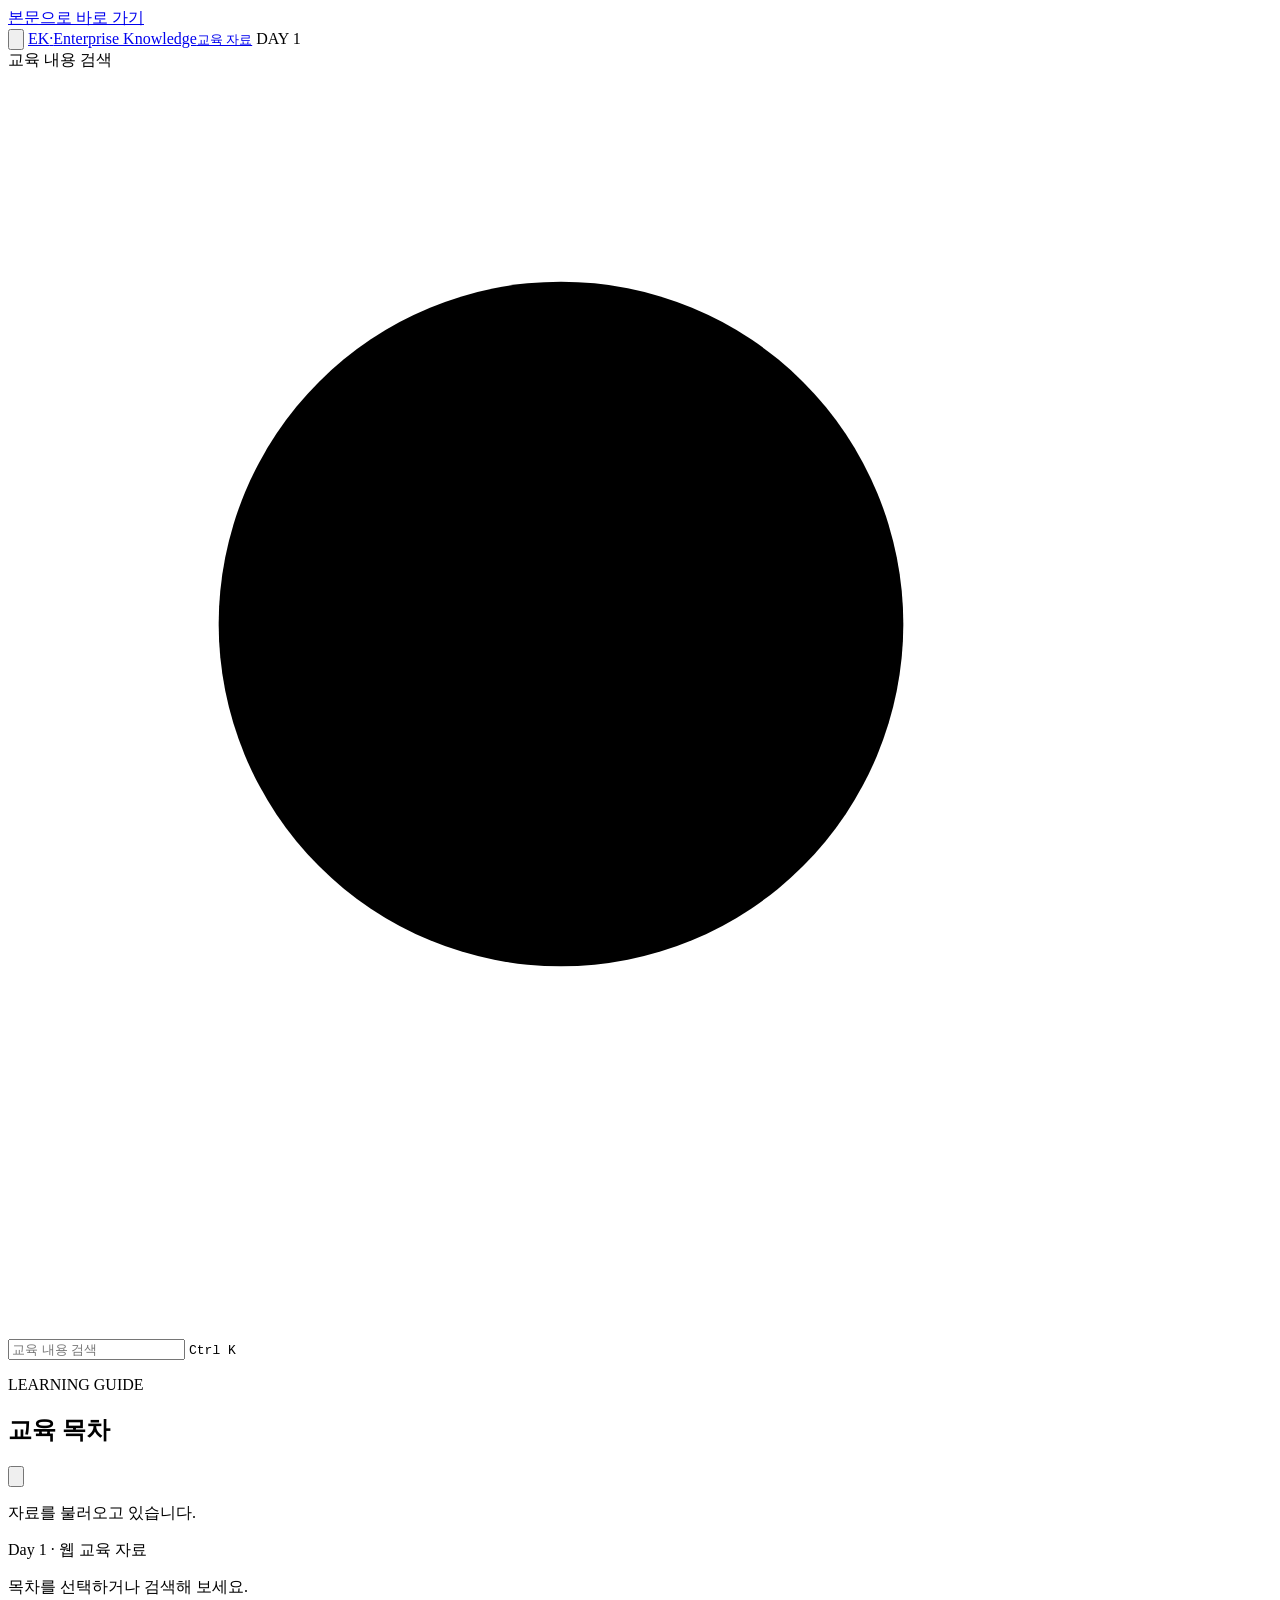
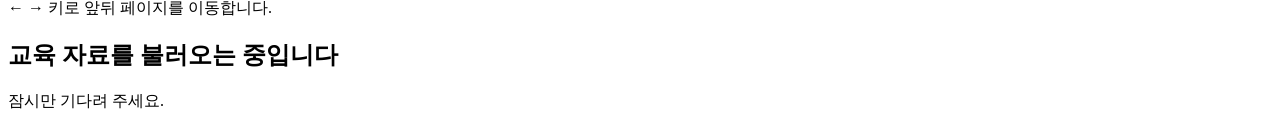
==== index.html @ 41155f11 "Publish Day 1 web reader and searchable course content" ====
<!doctype html>
<html lang="ko">
<head>
  <meta charset="utf-8">
  <meta name="viewport" content="width=device-width, initial-scale=1">
  <meta name="theme-color" content="#FE5A10">
  <meta name="description" content="Enterprise Knowledge Day 1 교육 자료. 목차와 검색으로 필요한 내용을 찾고, 원본 슬라이드와 텍스트를 함께 읽어보세요.">
  <title>Enterprise Knowledge · Day 1 교육 자료</title>
  <link rel="stylesheet" href="assets/site.css">
  <script src="assets/site.js" defer></script>
</head>
<body>
  <a class="skip-link" href="#main">본문으로 바로 가기</a>
  <header class="topbar">
    <button class="icon-button menu-toggle" id="menu-toggle" type="button" aria-controls="sidebar" aria-expanded="false" aria-label="교육 목차 열기">
      <svg viewBox="0 0 24 24" aria-hidden="true"><path d="M4 6h16M4 12h16M4 18h16"/></svg>
    </button>
    <a class="brand" href="./" aria-label="Enterprise Knowledge 교육 첫 페이지"><span class="brand-symbol" aria-hidden="true">EK<span>·</span></span><span class="brand-name">Enterprise Knowledge<small>교육 자료</small></span></a>
    <span class="day-pill">DAY 1</span>
    <form class="search" role="search" id="search-form">
      <label class="sr-only" for="search-input">교육 내용 검색</label>
      <svg viewBox="0 0 24 24" aria-hidden="true"><circle cx="10.5" cy="10.5" r="6.5"/><path d="m16 16 4.5 4.5"/></svg>
      <input id="search-input" type="search" placeholder="교육 내용 검색" autocomplete="off" spellcheck="false" aria-controls="course-nav" aria-describedby="search-status">
      <button id="search-results-button" class="search-results-button" type="button" hidden>결과 보기</button>
      <kbd aria-hidden="true">Ctrl K</kbd>
    </form>
  </header>

  <div class="app-layout">
    <button class="nav-backdrop" id="nav-backdrop" type="button" tabindex="-1" aria-label="목차 닫기" hidden></button>
    <aside class="sidebar" id="sidebar" aria-label="교육 목차">
      <div class="sidebar-heading"><div><p class="eyebrow">LEARNING GUIDE</p><h2>교육 목차</h2></div><button class="icon-button mobile-close" id="menu-close" type="button" aria-label="교육 목차 닫기"><svg viewBox="0 0 24 24" aria-hidden="true"><path d="m6 6 12 12M18 6 6 18"/></svg></button></div>
      <p class="search-status" id="search-status" role="status" aria-live="polite">자료를 불러오고 있습니다.</p>
      <nav id="course-nav" aria-label="모듈별 슬라이드"></nav>
      <div class="sidebar-footer"><span class="status-dot" aria-hidden="true"></span><span id="document-version">Day 1 · 웹 교육 자료</span><p>목차를 선택하거나 검색해 보세요.<br>← → 키로 앞뒤 페이지를 이동합니다.</p></div>
    </aside>

    <main id="main" tabindex="-1">
      <section class="loading-panel" id="loading-panel" aria-live="polite"><span class="loading-spinner" aria-hidden="true"></span><h1>교육 자료를 불러오는 중입니다</h1><p>잠시만 기다려 주세요.</p></section>
      <section class="error-panel" id="error-panel" hidden><p class="eyebrow">자료를 열 수 없습니다</p><h1>교육 자료를 다시 불러와 주세요</h1><p id="error-message"></p><button class="button primary" id="retry-button" type="button">다시 불러오기</button></section>
      <article id="reader" hidden>
        <div class="reader-heading">
          <div class="breadcrumb"><span>Day 1</span><span aria-hidden="true">/</span><span id="module-label"></span></div>
          <div class="title-row"><h1 id="slide-title"></h1><span class="source-page" id="source-page"></span></div>
          <div class="reader-meta"><p id="position-label"></p><p id="shortcuts-hint">슬라이드 아래에서 텍스트로도 읽을 수 있습니다.</p></div>
        </div>

        <section class="slide-card" aria-label="교재 슬라이드">
          <div class="slide-toolbar"><span><span class="tiny-square" aria-hidden="true"></span>교재 슬라이드</span><div><button class="text-button" id="copy-link" type="button"><svg viewBox="0 0 24 24" aria-hidden="true"><path d="m10 13 4-4M8 15l-2 2a4 4 0 0 1-6-6l4-4M16 9l2-2a4 4 0 0 1 6 6l-4 4" transform="translate(1 0) scale(.9)"/></svg><span>링크 복사</span></button><button class="text-button" id="expand-slide" type="button"><svg viewBox="0 0 24 24" aria-hidden="true"><path d="M8 3H3v5M16 3h5v5M3 16v5h5M21 16v5h-5"/></svg><span>크게 보기</span></button></div></div>
          <div class="slide-image-wrap"><img id="slide-image" alt="" width="1600" height="900" decoding="async"><p id="image-error" class="image-error" hidden>슬라이드 이미지를 불러오지 못했습니다. 아래의 텍스트 내용을 확인하거나 페이지를 새로고침해 주세요.</p></div>
          <p class="public-mask-note" id="public-mask-note" hidden>공개용으로 일부 정보가 가려져 있습니다.</p>
        </section>

        <div class="page-navigation" aria-label="슬라이드 이동"><button class="button" id="previous-slide" type="button"><span aria-hidden="true">←</span><span>이전</span></button><span class="page-navigation-count" id="navigation-count"></span><button class="button" id="next-slide" type="button"><span>다음</span><span aria-hidden="true">→</span></button></div>

        <details class="transcript" id="transcript"><summary><span><svg viewBox="0 0 24 24" aria-hidden="true"><path d="M5 5h14M5 10h14M5 15h14M5 20h9"/></svg>텍스트로 읽기</span><span class="details-label">펼치기</span></summary><div class="transcript-inner"><p class="transcript-note">슬라이드의 텍스트와 표입니다. 화면 배치와 실습 화면은 위의 슬라이드를 함께 참고해 주세요.</p><div id="slide-text"></div><div id="slide-tables"></div><div id="slide-links"></div></div></details>

        <footer class="reader-footer"><span>Enterprise Knowledge · Day 1</span><span id="document-updated"></span></footer>
      </article>
    </main>
  </div>

  <dialog class="image-dialog" id="image-dialog" aria-labelledby="dialog-title"><div class="dialog-toolbar"><h2 id="dialog-title">슬라이드 크게 보기</h2><button class="button" id="close-dialog" type="button">닫기 <span aria-hidden="true">×</span></button></div><div class="dialog-image-wrap"><img id="dialog-image" alt=""></div><p>작은 화면에서는 이미지를 가로로 이동해 읽을 수 있습니다. Esc 키로 닫을 수 있습니다.</p></dialog>
  <div class="toast" id="toast" role="status" aria-live="polite" hidden></div>
  <noscript><div class="noscript-message">이 교육 자료는 목차와 검색 기능에 JavaScript를 사용합니다. 브라우저 설정에서 JavaScript를 허용한 후 다시 열어 주세요.</div></noscript>
</body>
</html>
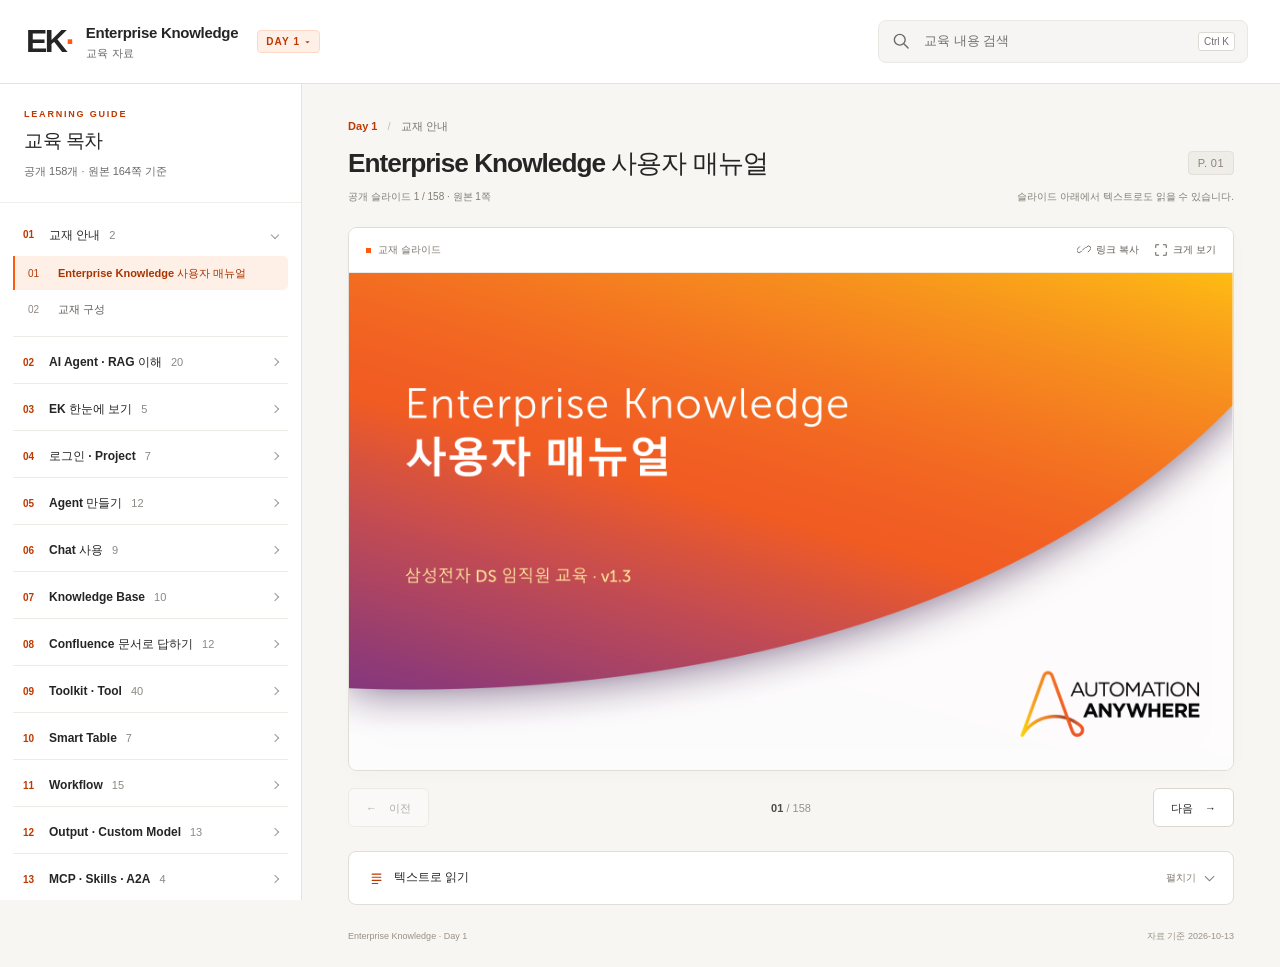
==== commit 32589109: "Publish independent Day 2 practice and use-case readers" ====
--- a/index.html
+++ b/index.html
@@ -1,67 +1,67 @@
-<!doctype html>
-<html lang="ko">
-<head>
-  <meta charset="utf-8">
-  <meta name="viewport" content="width=device-width, initial-scale=1">
-  <meta name="theme-color" content="#FE5A10">
-  <meta name="description" content="Enterprise Knowledge Day 1 교육 자료. 목차와 검색으로 필요한 내용을 찾고, 원본 슬라이드와 텍스트를 함께 읽어보세요.">
-  <title>Enterprise Knowledge · Day 1 교육 자료</title>
-  <link rel="stylesheet" href="assets/site.css">
-  <script src="assets/site.js" defer></script>
-</head>
-<body>
-  <a class="skip-link" href="#main">본문으로 바로 가기</a>
-  <header class="topbar">
-    <button class="icon-button menu-toggle" id="menu-toggle" type="button" aria-controls="sidebar" aria-expanded="false" aria-label="교육 목차 열기">
-      <svg viewBox="0 0 24 24" aria-hidden="true"><path d="M4 6h16M4 12h16M4 18h16"/></svg>
-    </button>
-    <a class="brand" href="./" aria-label="Enterprise Knowledge 교육 첫 페이지"><span class="brand-symbol" aria-hidden="true">EK<span>·</span></span><span class="brand-name">Enterprise Knowledge<small>교육 자료</small></span></a>
-    <span class="day-pill">DAY 1</span>
-    <form class="search" role="search" id="search-form">
-      <label class="sr-only" for="search-input">교육 내용 검색</label>
-      <svg viewBox="0 0 24 24" aria-hidden="true"><circle cx="10.5" cy="10.5" r="6.5"/><path d="m16 16 4.5 4.5"/></svg>
-      <input id="search-input" type="search" placeholder="교육 내용 검색" autocomplete="off" spellcheck="false" aria-controls="course-nav" aria-describedby="search-status">
-      <button id="search-results-button" class="search-results-button" type="button" hidden>결과 보기</button>
-      <kbd aria-hidden="true">Ctrl K</kbd>
-    </form>
-  </header>
-
-  <div class="app-layout">
-    <button class="nav-backdrop" id="nav-backdrop" type="button" tabindex="-1" aria-label="목차 닫기" hidden></button>
-    <aside class="sidebar" id="sidebar" aria-label="교육 목차">
-      <div class="sidebar-heading"><div><p class="eyebrow">LEARNING GUIDE</p><h2>교육 목차</h2></div><button class="icon-button mobile-close" id="menu-close" type="button" aria-label="교육 목차 닫기"><svg viewBox="0 0 24 24" aria-hidden="true"><path d="m6 6 12 12M18 6 6 18"/></svg></button></div>
-      <p class="search-status" id="search-status" role="status" aria-live="polite">자료를 불러오고 있습니다.</p>
-      <nav id="course-nav" aria-label="모듈별 슬라이드"></nav>
-      <div class="sidebar-footer"><span class="status-dot" aria-hidden="true"></span><span id="document-version">Day 1 · 웹 교육 자료</span><p>목차를 선택하거나 검색해 보세요.<br>← → 키로 앞뒤 페이지를 이동합니다.</p></div>
-    </aside>
-
-    <main id="main" tabindex="-1">
-      <section class="loading-panel" id="loading-panel" aria-live="polite"><span class="loading-spinner" aria-hidden="true"></span><h1>교육 자료를 불러오는 중입니다</h1><p>잠시만 기다려 주세요.</p></section>
-      <section class="error-panel" id="error-panel" hidden><p class="eyebrow">자료를 열 수 없습니다</p><h1>교육 자료를 다시 불러와 주세요</h1><p id="error-message"></p><button class="button primary" id="retry-button" type="button">다시 불러오기</button></section>
-      <article id="reader" hidden>
-        <div class="reader-heading">
-          <div class="breadcrumb"><span>Day 1</span><span aria-hidden="true">/</span><span id="module-label"></span></div>
-          <div class="title-row"><h1 id="slide-title"></h1><span class="source-page" id="source-page"></span></div>
-          <div class="reader-meta"><p id="position-label"></p><p id="shortcuts-hint">슬라이드 아래에서 텍스트로도 읽을 수 있습니다.</p></div>
-        </div>
-
-        <section class="slide-card" aria-label="교재 슬라이드">
-          <div class="slide-toolbar"><span><span class="tiny-square" aria-hidden="true"></span>교재 슬라이드</span><div><button class="text-button" id="copy-link" type="button"><svg viewBox="0 0 24 24" aria-hidden="true"><path d="m10 13 4-4M8 15l-2 2a4 4 0 0 1-6-6l4-4M16 9l2-2a4 4 0 0 1 6 6l-4 4" transform="translate(1 0) scale(.9)"/></svg><span>링크 복사</span></button><button class="text-button" id="expand-slide" type="button"><svg viewBox="0 0 24 24" aria-hidden="true"><path d="M8 3H3v5M16 3h5v5M3 16v5h5M21 16v5h-5"/></svg><span>크게 보기</span></button></div></div>
-          <div class="slide-image-wrap"><img id="slide-image" alt="" width="1600" height="900" decoding="async"><p id="image-error" class="image-error" hidden>슬라이드 이미지를 불러오지 못했습니다. 아래의 텍스트 내용을 확인하거나 페이지를 새로고침해 주세요.</p></div>
-          <p class="public-mask-note" id="public-mask-note" hidden>공개용으로 일부 정보가 가려져 있습니다.</p>
-        </section>
-
-        <div class="page-navigation" aria-label="슬라이드 이동"><button class="button" id="previous-slide" type="button"><span aria-hidden="true">←</span><span>이전</span></button><span class="page-navigation-count" id="navigation-count"></span><button class="button" id="next-slide" type="button"><span>다음</span><span aria-hidden="true">→</span></button></div>
-
-        <details class="transcript" id="transcript"><summary><span><svg viewBox="0 0 24 24" aria-hidden="true"><path d="M5 5h14M5 10h14M5 15h14M5 20h9"/></svg>텍스트로 읽기</span><span class="details-label">펼치기</span></summary><div class="transcript-inner"><p class="transcript-note">슬라이드의 텍스트와 표입니다. 화면 배치와 실습 화면은 위의 슬라이드를 함께 참고해 주세요.</p><div id="slide-text"></div><div id="slide-tables"></div><div id="slide-links"></div></div></details>
-
-        <footer class="reader-footer"><span>Enterprise Knowledge · Day 1</span><span id="document-updated"></span></footer>
-      </article>
-    </main>
-  </div>
-
-  <dialog class="image-dialog" id="image-dialog" aria-labelledby="dialog-title"><div class="dialog-toolbar"><h2 id="dialog-title">슬라이드 크게 보기</h2><button class="button" id="close-dialog" type="button">닫기 <span aria-hidden="true">×</span></button></div><div class="dialog-image-wrap"><img id="dialog-image" alt=""></div><p>작은 화면에서는 이미지를 가로로 이동해 읽을 수 있습니다. Esc 키로 닫을 수 있습니다.</p></dialog>
-  <div class="toast" id="toast" role="status" aria-live="polite" hidden></div>
-  <noscript><div class="noscript-message">이 교육 자료는 목차와 검색 기능에 JavaScript를 사용합니다. 브라우저 설정에서 JavaScript를 허용한 후 다시 열어 주세요.</div></noscript>
-</body>
-</html>
+<!doctype html>
+<html lang="ko">
+<head>
+  <meta charset="utf-8">
+  <meta name="viewport" content="width=device-width, initial-scale=1">
+  <meta name="theme-color" content="#FE5A10">
+  <meta name="description" content="Enterprise Knowledge Day 1 교육 자료. 목차와 검색으로 필요한 내용을 찾고, 원본 슬라이드와 텍스트를 함께 읽어보세요.">
+  <title>Enterprise Knowledge · Day 1 교육 자료</title>
+  <link rel="stylesheet" href="assets/site.css">
+  <script src="assets/site.js" defer></script>
+</head>
+<body>
+  <a class="skip-link" href="#main">본문으로 바로 가기</a>
+  <header class="topbar">
+    <button class="icon-button menu-toggle" id="menu-toggle" type="button" aria-controls="sidebar" aria-expanded="false" aria-label="교육 목차 열기">
+      <svg viewBox="0 0 24 24" aria-hidden="true"><path d="M4 6h16M4 12h16M4 18h16"/></svg>
+    </button>
+    <a class="brand" href="./" aria-label="Enterprise Knowledge 교육 첫 페이지"><span class="brand-symbol" aria-hidden="true">EK<span>·</span></span><span class="brand-name">Enterprise Knowledge<small>교육 자료</small></span></a>
+    <details class="day-switch"><summary class="day-pill" aria-label="교육일 선택, 현재 Day 1">DAY 1 <span aria-hidden="true">▾</span></summary><nav aria-label="교육일 선택"><a href="./" aria-current="page">Day 1 · 사용자 매뉴얼</a><a href="day2/">Day 2 · 별첨 교재</a></nav></details>
+    <form class="search" role="search" id="search-form">
+      <label class="sr-only" for="search-input">교육 내용 검색</label>
+      <svg viewBox="0 0 24 24" aria-hidden="true"><circle cx="10.5" cy="10.5" r="6.5"/><path d="m16 16 4.5 4.5"/></svg>
+      <input id="search-input" type="search" placeholder="교육 내용 검색" autocomplete="off" spellcheck="false" aria-controls="course-nav" aria-describedby="search-status">
+      <button id="search-results-button" class="search-results-button" type="button" hidden>결과 보기</button>
+      <kbd aria-hidden="true">Ctrl K</kbd>
+    </form>
+  </header>
+
+  <div class="app-layout">
+    <button class="nav-backdrop" id="nav-backdrop" type="button" tabindex="-1" aria-label="목차 닫기" hidden></button>
+    <aside class="sidebar" id="sidebar" aria-label="교육 목차">
+      <div class="sidebar-heading"><div><p class="eyebrow">LEARNING GUIDE</p><h2>교육 목차</h2></div><button class="icon-button mobile-close" id="menu-close" type="button" aria-label="교육 목차 닫기"><svg viewBox="0 0 24 24" aria-hidden="true"><path d="m6 6 12 12M18 6 6 18"/></svg></button></div>
+      <p class="search-status" id="search-status" role="status" aria-live="polite">자료를 불러오고 있습니다.</p>
+      <nav id="course-nav" aria-label="모듈별 슬라이드"></nav>
+      <div class="sidebar-footer"><span class="status-dot" aria-hidden="true"></span><span id="document-version">Day 1 · 웹 교육 자료</span><p>목차를 선택하거나 검색해 보세요.<br>← → 키로 앞뒤 페이지를 이동합니다.</p></div>
+    </aside>
+
+    <main id="main" tabindex="-1">
+      <section class="loading-panel" id="loading-panel" aria-live="polite"><span class="loading-spinner" aria-hidden="true"></span><h1>교육 자료를 불러오는 중입니다</h1><p>잠시만 기다려 주세요.</p></section>
+      <section class="error-panel" id="error-panel" hidden><p class="eyebrow">자료를 열 수 없습니다</p><h1>교육 자료를 다시 불러와 주세요</h1><p id="error-message"></p><button class="button primary" id="retry-button" type="button">다시 불러오기</button></section>
+      <article id="reader" hidden>
+        <div class="reader-heading">
+          <div class="breadcrumb"><span>Day 1</span><span aria-hidden="true">/</span><span id="module-label"></span></div>
+          <div class="title-row"><h1 id="slide-title"></h1><span class="source-page" id="source-page"></span></div>
+          <div class="reader-meta"><p id="position-label"></p><p id="shortcuts-hint">슬라이드 아래에서 텍스트로도 읽을 수 있습니다.</p></div>
+        </div>
+
+        <section class="slide-card" aria-label="교재 슬라이드">
+          <div class="slide-toolbar"><span><span class="tiny-square" aria-hidden="true"></span>교재 슬라이드</span><div><button class="text-button" id="copy-link" type="button"><svg viewBox="0 0 24 24" aria-hidden="true"><path d="m10 13 4-4M8 15l-2 2a4 4 0 0 1-6-6l4-4M16 9l2-2a4 4 0 0 1 6 6l-4 4" transform="translate(1 0) scale(.9)"/></svg><span>링크 복사</span></button><button class="text-button" id="expand-slide" type="button"><svg viewBox="0 0 24 24" aria-hidden="true"><path d="M8 3H3v5M16 3h5v5M3 16v5h5M21 16v5h-5"/></svg><span>크게 보기</span></button></div></div>
+          <div class="slide-image-wrap"><img id="slide-image" alt="" width="1600" height="900" decoding="async"><p id="image-error" class="image-error" hidden>슬라이드 이미지를 불러오지 못했습니다. 아래의 텍스트 내용을 확인하거나 페이지를 새로고침해 주세요.</p></div>
+          <p class="public-mask-note" id="public-mask-note" hidden>공개용으로 일부 정보가 가려져 있습니다.</p>
+        </section>
+
+        <div class="page-navigation" aria-label="슬라이드 이동"><button class="button" id="previous-slide" type="button"><span aria-hidden="true">←</span><span>이전</span></button><span class="page-navigation-count" id="navigation-count"></span><button class="button" id="next-slide" type="button"><span>다음</span><span aria-hidden="true">→</span></button></div>
+
+        <details class="transcript" id="transcript"><summary><span><svg viewBox="0 0 24 24" aria-hidden="true"><path d="M5 5h14M5 10h14M5 15h14M5 20h9"/></svg>텍스트로 읽기</span><span class="details-label">펼치기</span></summary><div class="transcript-inner"><p class="transcript-note">슬라이드의 텍스트와 표입니다. 화면 배치와 실습 화면은 위의 슬라이드를 함께 참고해 주세요.</p><div id="slide-text"></div><div id="slide-tables"></div><div id="slide-links"></div></div></details>
+
+        <footer class="reader-footer"><span>Enterprise Knowledge · Day 1</span><span id="document-updated"></span></footer>
+      </article>
+    </main>
+  </div>
+
+  <dialog class="image-dialog" id="image-dialog" aria-labelledby="dialog-title"><div class="dialog-toolbar"><h2 id="dialog-title">슬라이드 크게 보기</h2><button class="button" id="close-dialog" type="button">닫기 <span aria-hidden="true">×</span></button></div><div class="dialog-image-wrap"><img id="dialog-image" alt=""></div><p>작은 화면에서는 이미지를 가로로 이동해 읽을 수 있습니다. Esc 키로 닫을 수 있습니다.</p></dialog>
+  <div class="toast" id="toast" role="status" aria-live="polite" hidden></div>
+  <noscript><div class="noscript-message">이 교육 자료는 목차와 검색 기능에 JavaScript를 사용합니다. 브라우저 설정에서 JavaScript를 허용한 후 다시 열어 주세요.</div></noscript>
+</body>
+</html>
--- a/assets/site.css
+++ b/assets/site.css
@@ -0,0 +1,15 @@
+:root{--orange:#fe5a10;--orange-dark:#bd3900;--orange-soft:#fff0e7;--ink:#252525;--muted:#696969;--border:#e6e3de;--surface:#fff;--canvas:#f7f6f3;--sidebar-width:302px;--topbar-height:84px;font-family:"Malgun Gothic","Apple SD Gothic Neo","Noto Sans KR",Arial,sans-serif;color:var(--ink);font-synthesis:none}
+*{box-sizing:border-box}body{margin:0;background:var(--canvas);line-height:1.6}button,input{font:inherit}button,a,input,summary{touch-action:manipulation}button{cursor:pointer}button:disabled{cursor:default;opacity:.35}a{color:inherit;text-decoration:none}button:focus-visible,a:focus-visible,input:focus-visible,summary:focus-visible,[tabindex]:focus-visible{outline:3px solid var(--orange);outline-offset:4px}button{color:inherit}svg{width:20px;height:20px;fill:none;stroke:currentColor;stroke-width:1.65;stroke-linecap:round;stroke-linejoin:round;flex-shrink:0}button svg{pointer-events:none}[hidden]{display:none!important}.sr-only{position:absolute;width:1px;height:1px;padding:0;margin:-1px;overflow:hidden;clip:rect(0,0,0,0);white-space:nowrap;border:0}.skip-link{position:fixed;top:-70px;left:20px;background:var(--ink);color:#fff;padding:10px 18px;z-index:100}.skip-link:focus{top:12px}.topbar{position:sticky;top:0;height:var(--topbar-height);padding:0 32px 0 26px;background:#fff;display:flex;align-items:center;gap:19px;border-bottom:1px solid var(--border);z-index:30}.brand{display:flex;align-items:center;gap:14px;flex-shrink:0}.brand-symbol{font-family:Arial,sans-serif;font-size:32px;font-weight:800;letter-spacing:-2.5px;line-height:1}.brand-symbol span{color:var(--orange)}.brand-name{font-size:15px;font-weight:700;line-height:1.3;letter-spacing:-.3px}.brand-name small{display:block;color:var(--muted);font-size:11px;font-weight:400;margin-top:3px;letter-spacing:.4px}.day-pill{font:700 10px Arial,sans-serif;letter-spacing:1.1px;color:var(--orange-dark);background:var(--orange-soft);border:1px solid #ffd8c5;padding:5px 8px;border-radius:4px}.search{position:relative;display:flex;align-items:center;gap:11px;margin-left:auto;width:min(370px,40vw);background:#f6f5f3;border:1px solid #ebe8e3;border-radius:8px;padding:9px 12px;color:var(--muted)}.search:focus-within{border-color:var(--orange);box-shadow:0 0 0 2px #fe5a1010}.search input{width:100%;min-width:0;border:0;background:transparent;outline:none!important;font-size:13px;line-height:1.6;color:var(--ink)}.search input::placeholder{color:#74716d}.search kbd{white-space:nowrap;font:10px Arial,sans-serif;background:white;border:1px solid #ddd9d3;border-radius:3px;padding:3px 5px;color:#74716d}.icon-button{display:inline-flex;align-items:center;justify-content:center;width:36px;height:36px;padding:7px;border:1px solid var(--border);background:white;border-radius:6px}.menu-toggle,.mobile-close{display:none}.app-layout{display:grid;grid-template-columns:var(--sidebar-width) minmax(0,1fr);min-height:calc(100vh - var(--topbar-height))}.sidebar{position:sticky;top:var(--topbar-height);height:calc(100dvh - var(--topbar-height));align-self:start;background:white;border-right:1px solid var(--border);display:flex;flex-direction:column;overflow:auto;overscroll-behavior:contain;scrollbar-width:thin;scrollbar-color:#d2cdc5 transparent}.sidebar-heading{padding:25px 24px 7px;display:flex;align-items:center;justify-content:space-between}.eyebrow{font:700 9px Arial,sans-serif;letter-spacing:1.8px;color:var(--orange-dark);margin:0 0 7px}.sidebar h2{font-size:19px;letter-spacing:-.5px;margin:0}.search-status{margin:0;padding:0 24px 21px;color:var(--muted);font-size:11px;border-bottom:1px solid #f0eeea}#course-nav{padding:11px 13px 20px}.module-group{border-bottom:1px solid #eeeae5;margin-bottom:4px}.module-group:last-child{border-bottom:0}.module-group>summary{list-style:none;display:flex;gap:9px;align-items:center;padding:12px 10px;font-size:12px;font-weight:700;cursor:pointer;line-height:1.5}.module-group>summary::-webkit-details-marker{display:none}.module-group>summary::after{content:"";width:5px;height:5px;flex-shrink:0;border-right:1.4px solid #999;border-bottom:1.4px solid #999;transform:rotate(-45deg);margin-left:auto}.module-group[open]>summary::after{transform:rotate(45deg)}.module-number{font:700 10px Arial,sans-serif;color:var(--orange-dark);min-width:17px}.module-count{font:11px Arial,sans-serif;color:#8b8882;margin-left:0}.module-links{list-style:none;margin:0 0 10px;padding:0}.nav-link{display:flex;gap:9px;align-items:baseline;padding:8px 10px 8px 13px;line-height:1.65;font-size:11px;color:#5f5c58;border-left:2px solid transparent;border-radius:0 5px 5px 0;margin-bottom:2px}.nav-link:hover{background:#f8f6f2;color:var(--ink)}.nav-link[aria-current="page"]{border-left-color:var(--orange);color:#a93400;background:var(--orange-soft);font-weight:700}.nav-page{font:10px Arial,sans-serif;flex:0 0 21px;color:#91877f}.nav-link[aria-current="page"] .nav-page{color:#b23c09}.nav-title{word-break:keep-all;overflow-wrap:anywhere}.nav-excerpt{display:block;font-size:10px;font-weight:400;color:#777;line-height:1.7;margin-top:3px}.nav-link mark,.transcript mark{background:#ffe0ab;color:inherit;border-radius:2px}.no-results{font-size:12px;color:var(--muted);padding:15px 10px;line-height:1.8}.sidebar-footer{margin-top:auto;padding:21px 24px;background:#fbfaf8;border-top:1px solid var(--border);font-size:10px;color:#77716c}.sidebar-footer>span{vertical-align:middle}.status-dot{display:inline-block;width:5px;height:5px;border-radius:50%;background:var(--orange);margin-right:6px}.sidebar-footer p{font-size:10px;line-height:1.9;margin:8px 0 0;color:#8a837b}main{padding:34px clamp(20px,3.6vw,68px) 16px;min-width:0}#reader{max-width:1340px;margin:auto}.reader-heading{margin-bottom:22px}.breadcrumb{display:flex;align-items:center;gap:10px;color:#77716c;font-size:11px}.breadcrumb>span:first-child{color:var(--orange-dark);font-weight:700}.breadcrumb>span:nth-child(2){color:#c5bdb3}.title-row{display:flex;align-items:center;justify-content:space-between;gap:20px;margin:9px 0 8px}h1{font-size:clamp(23px,2.05vw,34px);line-height:1.4;letter-spacing:-1px;word-break:keep-all;overflow-wrap:anywhere;margin:0;font-weight:700}.source-page{flex-shrink:0;font:11px Arial,sans-serif;letter-spacing:.4px;color:#8b837a;background:#efede8;border:1px solid #e3dfd9;border-radius:4px;padding:5px 9px}.reader-meta{display:flex;align-items:center;justify-content:space-between;gap:15px;font-size:10px;color:#847c73}.reader-meta p{margin:0}.slide-card{background:white;border:1px solid #e1dcd4;border-radius:9px;overflow:hidden;box-shadow:0 5px 20px #33220805}.slide-toolbar{height:45px;display:flex;align-items:center;justify-content:space-between;padding:0 17px;border-bottom:1px solid #eeeae5;background:#fff}.slide-toolbar>span{font-size:10px;color:#7c756d;display:flex;align-items:center;gap:7px}.tiny-square{width:5px;height:5px;background:var(--orange);display:inline-block}.slide-toolbar>div{display:flex;align-items:center;gap:15px}.text-button{display:inline-flex;align-items:center;gap:5px;border:0;background:transparent;padding:7px 0;font-size:10px;color:#625c55}.text-button:hover{color:var(--orange-dark)}.text-button svg{width:14px;height:14px}.slide-image-wrap{position:relative;background:#fff;min-height:120px;display:flex;align-items:center;justify-content:center;aspect-ratio:16/9}.slide-image-wrap img{display:block;width:100%;height:auto;object-fit:contain;cursor:zoom-in}.image-error{padding:30px;font-size:14px;text-align:center;color:var(--muted)}.page-navigation{display:flex;align-items:center;justify-content:space-between;gap:15px;margin:17px 0 24px}.button{display:inline-flex;align-items:center;justify-content:center;gap:12px;background:#fff;border:1px solid #ddd7ce;border-radius:6px;padding:9px 17px;font-size:11px;font-weight:700;min-height:39px;line-height:1.5}.button:not(:disabled):hover{background:var(--orange-soft);border-color:#f4c3a8;color:var(--orange-dark)}.button.primary{background:var(--orange);color:white;border-color:var(--orange)}.page-navigation-count{font:11px Arial,sans-serif;color:#999087}.page-navigation-count strong{color:#514c46;font-weight:700}.transcript{border:1px solid #e2ddd5;border-radius:8px;background:#fff;overflow:hidden}.transcript>summary{list-style:none;cursor:pointer;display:flex;align-items:center;justify-content:space-between;padding:16px 20px;font-size:12px;font-weight:700}.transcript>summary::-webkit-details-marker{display:none}.transcript>summary>span:first-child{display:flex;align-items:center;gap:10px}.transcript>summary svg{width:15px;height:15px;color:var(--orange-dark)}.details-label{display:flex;align-items:center;gap:10px;font-size:10px;color:#827a71;font-weight:400}.details-label::after{content:"";width:6px;height:6px;border-right:1.5px solid currentColor;border-bottom:1.5px solid currentColor;transform:rotate(45deg);margin-top:-4px}.transcript[open] .details-label::after{transform:rotate(225deg);margin-top:4px}.transcript-inner{border-top:1px solid #efece7;padding:18px 24px 25px}.transcript-note{font-size:10px;color:#84796e;line-height:1.8;padding:10px 13px;background:#f8f6f2;border-radius:4px;margin:0 0 18px}#slide-text p{font-size:14px;line-height:1.95;margin:0 0 10px;white-space:pre-wrap;overflow-wrap:anywhere;word-break:keep-all}#slide-text p:last-child{margin-bottom:0}.inline-reference{color:#a63b0c;text-decoration:underline;text-decoration-color:#e5b39c;text-underline-offset:3px}.inline-reference:hover{color:var(--orange)}.table-wrapper{overflow:auto;max-width:100%;margin:20px 0 0;border:1px solid #e4dfd7;border-radius:5px}.table-wrapper table{width:100%;border-collapse:collapse;font-size:12px;line-height:1.8;min-width:430px}.table-wrapper caption{text-align:left;padding:9px 12px;font-weight:700;background:#fff9f3;border-bottom:1px solid #e4dfd7;color:#714425}.table-wrapper td{border-right:1px solid #e8e3dc;border-bottom:1px solid #e8e3dc;padding:9px 12px;vertical-align:top;white-space:pre-wrap;word-break:keep-all;overflow-wrap:anywhere}.table-wrapper tr:nth-child(even){background:#faf9f7}.table-wrapper tr:last-child td{border-bottom:0}.table-wrapper td:last-child{border-right:0}#slide-links:not(:empty){margin-top:22px;border-top:1px solid #eeeae4;padding-top:15px}#slide-links h2{font-size:12px;margin:0 0 8px}#slide-links ul{padding-left:17px;margin:0}#slide-links li{padding:3px 0;font-size:12px}#slide-links a{color:#a63b0c;text-decoration:underline;text-underline-offset:3px;overflow-wrap:anywhere}.reader-footer{display:flex;justify-content:space-between;gap:10px;padding:24px 0 8px;font-size:9px;color:#9b9185}.loading-panel,.error-panel{max-width:700px;margin:80px auto;padding:40px;text-align:center}.loading-panel h1,.error-panel h1{font-size:25px}.loading-panel p,.error-panel p{font-size:14px;color:var(--muted)}.loading-spinner{display:inline-block;width:26px;height:26px;border:2px solid #ede7df;border-top-color:var(--orange);border-radius:50%;animation:spin 1s linear infinite;margin-bottom:18px}@keyframes spin{to{transform:rotate(360deg)}}.error-panel .primary{margin-top:16px}.image-dialog{width:calc(100vw - 32px);max-width:1800px;max-height:calc(100dvh - 32px);padding:0;border:1px solid #d8d1c6;border-radius:10px;background:#faf9f6;box-shadow:0 24px 80px #0003;overscroll-behavior:contain}.image-dialog::backdrop{background:#16100acf;backdrop-filter:blur(4px)}.dialog-toolbar{display:flex;align-items:center;justify-content:space-between;gap:20px;padding:13px 20px;background:white;border-bottom:1px solid #e8e2d8;position:sticky;top:0;z-index:1}.dialog-toolbar h2{font-size:13px;line-height:1.5;margin:0;overflow-wrap:anywhere}.dialog-toolbar .button{padding:6px 12px;min-height:32px;flex-shrink:0}.dialog-image-wrap{overflow:auto;background:white}.dialog-image-wrap img{display:block;width:100%;min-width:850px;height:auto}.image-dialog>p{font-size:11px;color:#81766a;margin:12px 20px}.toast{position:fixed;bottom:26px;left:50%;transform:translateX(-50%);z-index:100;background:#302923;color:white;border-radius:7px;padding:11px 20px;font-size:12px;box-shadow:0 5px 25px #0002;max-width:calc(100vw - 32px);width:max-content}.noscript-message{position:fixed;inset:100px 20px auto;background:#fff4e8;border:1px solid var(--orange);padding:20px;z-index:100}.nav-backdrop{display:none}
+@media(min-width:1600px){:root{--sidebar-width:324px}main{padding-top:44px}.nav-link{font-size:12px}.module-group>summary{font-size:13px}.sidebar-heading{padding-top:33px}.reader-meta{font-size:11px}}
+@media(max-width:1100px){:root{--sidebar-width:260px}.topbar{padding:0 22px;gap:13px}.brand-name{font-size:13px}.search{width:290px}main{padding:28px 24px 12px}.sidebar-heading{padding-left:20px}.search-status{padding-left:20px}.reader-meta{display:block}#shortcuts-hint{display:none}.title-row{gap:12px}.source-page{font-size:10px}.nav-link{padding-left:10px}.module-group>summary{font-size:11px}.slide-toolbar{padding:0 13px}}
+@media(max-width:800px){:root{--topbar-height:74px}.topbar{padding:0 17px;gap:12px;flex-wrap:wrap}.brand{gap:10px}.brand-symbol{font-size:28px}.brand-name{font-size:12px}.brand-name small{font-size:9px}.day-pill{font-size:9px;padding:4px 6px}.menu-toggle,.mobile-close{display:inline-flex}.search{width:min(260px,35vw);padding:8px 9px}.search input{font-size:12px}.search kbd{display:none}.app-layout{display:block}.sidebar{position:fixed;top:0;left:0;width:310px;max-width:86vw;height:100dvh;z-index:60;transform:translateX(-101%);transition:transform .2s ease;box-shadow:5px 0 35px #0001}.sidebar.is-open{transform:translateX(0)}.nav-backdrop:not([hidden]){display:block;position:fixed;inset:0;background:#20160d66;border:0;z-index:55}.sidebar-heading{padding:24px 20px 8px}.sidebar .nav-link{font-size:12px;padding-top:9px;padding-bottom:9px}.sidebar .module-group>summary{font-size:12px}main{padding:25px 22px 14px}h1{font-size:27px}.reader-heading{margin-bottom:18px}.reader-meta{font-size:11px}.reader-footer{font-size:9px}.transcript-inner{padding:17px 20px}.slide-toolbar{height:43px}}
+@media(max-width:540px){:root{--topbar-height:125px}.topbar{height:125px;padding:12px 16px;gap:11px;align-content:center}.menu-toggle{width:32px;height:32px;padding:6px}.brand-name{font-size:13px}.day-pill{margin-left:auto}.search{order:10;flex-basis:100%;width:100%;margin:0;padding:7px 10px;border-radius:6px}.search input{font-size:13px}.search svg{width:17px;height:17px}.topbar .brand-symbol{font-size:28px}.brand{gap:10px}.brand-name small{display:none}main{padding:21px 14px 14px}.breadcrumb{font-size:10px;gap:8px}h1{font-size:23px;letter-spacing:-.6px}.title-row{align-items:flex-start;gap:8px;margin-top:9px}.source-page{font-size:9px;padding:4px 6px;margin-top:4px}.reader-meta{font-size:10px}.reader-heading{margin-bottom:16px}.slide-card{border-radius:7px}.slide-toolbar{height:42px;padding:0 11px}.slide-toolbar>span{font-size:9px}.slide-toolbar>div{gap:12px}.text-button{font-size:10px;gap:4px}.text-button svg{width:12px;height:12px}.slide-image-wrap{min-height:0}.page-navigation{margin:14px 0 19px}.button{min-height:40px;padding:9px 15px;font-size:11px}.transcript>summary{padding:15px 16px}.transcript-inner{padding:14px 16px 20px}.transcript-note{font-size:10px}#slide-text p{font-size:14px;line-height:1.9}.reader-footer{flex-direction:column;gap:2px;padding-top:19px}.image-dialog{width:calc(100vw - 16px);max-height:calc(100dvh - 16px);border-radius:7px}.dialog-toolbar{padding:10px 12px;gap:12px}.dialog-toolbar h2{font-size:11px}.image-dialog>p{font-size:10px;margin:10px 12px}.loading-panel,.error-panel{margin:35px auto;padding:25px 10px}.loading-panel h1,.error-panel h1{font-size:22px}}
+@media(prefers-reduced-motion:reduce){*,*::before,*::after{animation:none!important;transition:none!important;scroll-behavior:auto!important}}
+@media print{.topbar,.sidebar,.slide-toolbar,.page-navigation,.reader-footer,.nav-backdrop,.toast,.image-dialog{display:none!important}.app-layout{display:block}main{padding:0}body{background:white}.reader-heading{margin-bottom:14px}h1{font-size:20px}.slide-card{box-shadow:none;border:1px solid #ddd;break-inside:avoid}.transcript{margin-top:20px;break-inside:auto}.transcript>summary{padding:10px}.transcript-inner{padding:12px}.reader-meta{font-size:9px}.table-wrapper{overflow:visible}#slide-text p{font-size:11px}.source-page{border:0}a{color:inherit}}
+.search-results-button{display:none;white-space:nowrap;border:0;background:#ffeadf;border-radius:4px;color:#a93400;padding:4px 7px;font-size:10px;font-weight:700}@media(max-width:800px){.search-results-button:not([hidden]){display:block}}
+.public-mask-note{margin:0;padding:9px 17px;border-top:1px solid #eeeae5;font-size:10px;line-height:1.7;color:#817568;background:#fbf9f6}
+
+/* Course-day navigation; source content remains separate. */
+.day-switch{position:relative;flex-shrink:0}.day-switch>summary{display:flex;align-items:center;gap:5px;list-style:none;cursor:pointer}.day-switch>summary::-webkit-details-marker{display:none}.day-switch>summary:focus-visible{outline:3px solid #fe5a10;outline-offset:3px}.day-switch>nav{position:absolute;right:0;top:calc(100% + 12px);min-width:210px;padding:8px;background:#fff;border:1px solid #e4ded7;border-radius:8px;box-shadow:0 8px 25px #0002;z-index:80}.day-switch>nav>a{display:block;padding:11px 13px;color:#3c342f;font-size:13px;line-height:1.4;text-decoration:none;white-space:nowrap}.day-switch>nav>a:hover,.day-switch>nav>a:focus-visible{background:#fff0e7;color:#af3b10}.day-switch>nav>a[aria-current]{font-weight:700}
+
+@media(max-width:800px){.day-switch>nav{position:fixed;top:calc(var(--topbar-height) - 4px);left:16px;right:16px;min-width:0}}@media(max-width:380px){.topbar{column-gap:8px}.topbar .brand-name{font-size:11px}.topbar .brand-symbol{font-size:26px}}
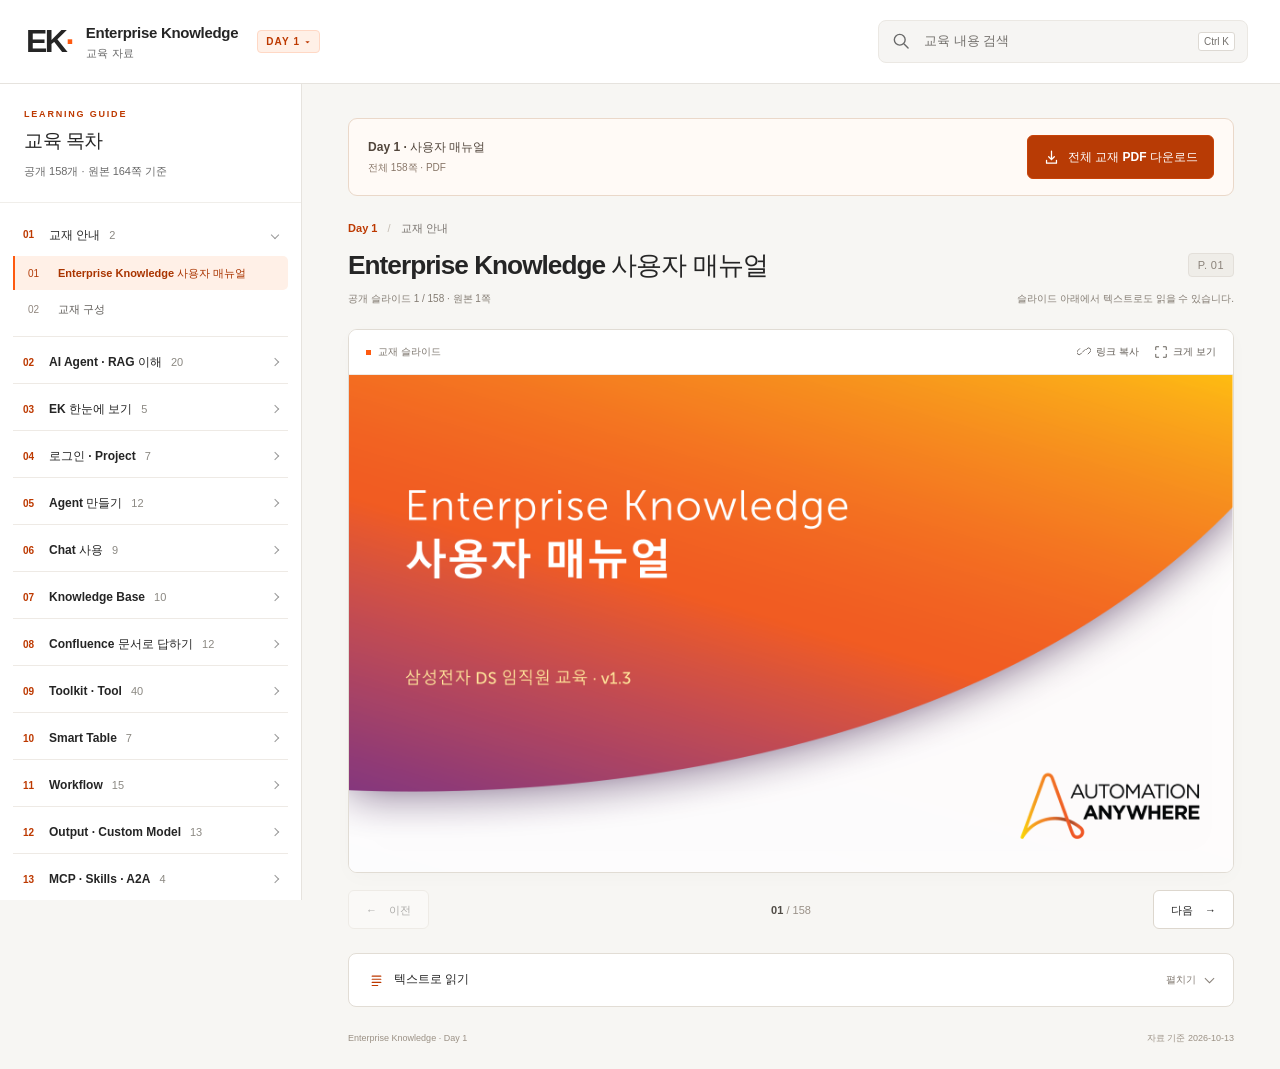
==== commit d649bf1c: "Add complete textbook PDF downloads" ====
--- a/index.html
+++ b/index.html
@@ -1,67 +1,69 @@
-<!doctype html>
-<html lang="ko">
-<head>
-  <meta charset="utf-8">
-  <meta name="viewport" content="width=device-width, initial-scale=1">
-  <meta name="theme-color" content="#FE5A10">
-  <meta name="description" content="Enterprise Knowledge Day 1 교육 자료. 목차와 검색으로 필요한 내용을 찾고, 원본 슬라이드와 텍스트를 함께 읽어보세요.">
-  <title>Enterprise Knowledge · Day 1 교육 자료</title>
-  <link rel="stylesheet" href="assets/site.css">
-  <script src="assets/site.js" defer></script>
-</head>
-<body>
-  <a class="skip-link" href="#main">본문으로 바로 가기</a>
-  <header class="topbar">
-    <button class="icon-button menu-toggle" id="menu-toggle" type="button" aria-controls="sidebar" aria-expanded="false" aria-label="교육 목차 열기">
-      <svg viewBox="0 0 24 24" aria-hidden="true"><path d="M4 6h16M4 12h16M4 18h16"/></svg>
-    </button>
-    <a class="brand" href="./" aria-label="Enterprise Knowledge 교육 첫 페이지"><span class="brand-symbol" aria-hidden="true">EK<span>·</span></span><span class="brand-name">Enterprise Knowledge<small>교육 자료</small></span></a>
-    <details class="day-switch"><summary class="day-pill" aria-label="교육일 선택, 현재 Day 1">DAY 1 <span aria-hidden="true">▾</span></summary><nav aria-label="교육일 선택"><a href="./" aria-current="page">Day 1 · 사용자 매뉴얼</a><a href="day2/">Day 2 · 별첨 교재</a></nav></details>
-    <form class="search" role="search" id="search-form">
-      <label class="sr-only" for="search-input">교육 내용 검색</label>
-      <svg viewBox="0 0 24 24" aria-hidden="true"><circle cx="10.5" cy="10.5" r="6.5"/><path d="m16 16 4.5 4.5"/></svg>
-      <input id="search-input" type="search" placeholder="교육 내용 검색" autocomplete="off" spellcheck="false" aria-controls="course-nav" aria-describedby="search-status">
-      <button id="search-results-button" class="search-results-button" type="button" hidden>결과 보기</button>
-      <kbd aria-hidden="true">Ctrl K</kbd>
-    </form>
-  </header>
-
-  <div class="app-layout">
-    <button class="nav-backdrop" id="nav-backdrop" type="button" tabindex="-1" aria-label="목차 닫기" hidden></button>
-    <aside class="sidebar" id="sidebar" aria-label="교육 목차">
-      <div class="sidebar-heading"><div><p class="eyebrow">LEARNING GUIDE</p><h2>교육 목차</h2></div><button class="icon-button mobile-close" id="menu-close" type="button" aria-label="교육 목차 닫기"><svg viewBox="0 0 24 24" aria-hidden="true"><path d="m6 6 12 12M18 6 6 18"/></svg></button></div>
-      <p class="search-status" id="search-status" role="status" aria-live="polite">자료를 불러오고 있습니다.</p>
-      <nav id="course-nav" aria-label="모듈별 슬라이드"></nav>
-      <div class="sidebar-footer"><span class="status-dot" aria-hidden="true"></span><span id="document-version">Day 1 · 웹 교육 자료</span><p>목차를 선택하거나 검색해 보세요.<br>← → 키로 앞뒤 페이지를 이동합니다.</p></div>
-    </aside>
-
-    <main id="main" tabindex="-1">
-      <section class="loading-panel" id="loading-panel" aria-live="polite"><span class="loading-spinner" aria-hidden="true"></span><h1>교육 자료를 불러오는 중입니다</h1><p>잠시만 기다려 주세요.</p></section>
-      <section class="error-panel" id="error-panel" hidden><p class="eyebrow">자료를 열 수 없습니다</p><h1>교육 자료를 다시 불러와 주세요</h1><p id="error-message"></p><button class="button primary" id="retry-button" type="button">다시 불러오기</button></section>
-      <article id="reader" hidden>
-        <div class="reader-heading">
-          <div class="breadcrumb"><span>Day 1</span><span aria-hidden="true">/</span><span id="module-label"></span></div>
-          <div class="title-row"><h1 id="slide-title"></h1><span class="source-page" id="source-page"></span></div>
-          <div class="reader-meta"><p id="position-label"></p><p id="shortcuts-hint">슬라이드 아래에서 텍스트로도 읽을 수 있습니다.</p></div>
-        </div>
-
-        <section class="slide-card" aria-label="교재 슬라이드">
-          <div class="slide-toolbar"><span><span class="tiny-square" aria-hidden="true"></span>교재 슬라이드</span><div><button class="text-button" id="copy-link" type="button"><svg viewBox="0 0 24 24" aria-hidden="true"><path d="m10 13 4-4M8 15l-2 2a4 4 0 0 1-6-6l4-4M16 9l2-2a4 4 0 0 1 6 6l-4 4" transform="translate(1 0) scale(.9)"/></svg><span>링크 복사</span></button><button class="text-button" id="expand-slide" type="button"><svg viewBox="0 0 24 24" aria-hidden="true"><path d="M8 3H3v5M16 3h5v5M3 16v5h5M21 16v5h-5"/></svg><span>크게 보기</span></button></div></div>
-          <div class="slide-image-wrap"><img id="slide-image" alt="" width="1600" height="900" decoding="async"><p id="image-error" class="image-error" hidden>슬라이드 이미지를 불러오지 못했습니다. 아래의 텍스트 내용을 확인하거나 페이지를 새로고침해 주세요.</p></div>
-          <p class="public-mask-note" id="public-mask-note" hidden>공개용으로 일부 정보가 가려져 있습니다.</p>
-        </section>
-
-        <div class="page-navigation" aria-label="슬라이드 이동"><button class="button" id="previous-slide" type="button"><span aria-hidden="true">←</span><span>이전</span></button><span class="page-navigation-count" id="navigation-count"></span><button class="button" id="next-slide" type="button"><span>다음</span><span aria-hidden="true">→</span></button></div>
-
-        <details class="transcript" id="transcript"><summary><span><svg viewBox="0 0 24 24" aria-hidden="true"><path d="M5 5h14M5 10h14M5 15h14M5 20h9"/></svg>텍스트로 읽기</span><span class="details-label">펼치기</span></summary><div class="transcript-inner"><p class="transcript-note">슬라이드의 텍스트와 표입니다. 화면 배치와 실습 화면은 위의 슬라이드를 함께 참고해 주세요.</p><div id="slide-text"></div><div id="slide-tables"></div><div id="slide-links"></div></div></details>
-
-        <footer class="reader-footer"><span>Enterprise Knowledge · Day 1</span><span id="document-updated"></span></footer>
-      </article>
-    </main>
-  </div>
-
-  <dialog class="image-dialog" id="image-dialog" aria-labelledby="dialog-title"><div class="dialog-toolbar"><h2 id="dialog-title">슬라이드 크게 보기</h2><button class="button" id="close-dialog" type="button">닫기 <span aria-hidden="true">×</span></button></div><div class="dialog-image-wrap"><img id="dialog-image" alt=""></div><p>작은 화면에서는 이미지를 가로로 이동해 읽을 수 있습니다. Esc 키로 닫을 수 있습니다.</p></dialog>
-  <div class="toast" id="toast" role="status" aria-live="polite" hidden></div>
-  <noscript><div class="noscript-message">이 교육 자료는 목차와 검색 기능에 JavaScript를 사용합니다. 브라우저 설정에서 JavaScript를 허용한 후 다시 열어 주세요.</div></noscript>
-</body>
-</html>
+<!doctype html>
+<html lang="ko">
+<head>
+  <meta charset="utf-8">
+  <meta name="viewport" content="width=device-width, initial-scale=1">
+  <meta name="theme-color" content="#FE5A10">
+  <meta name="description" content="Enterprise Knowledge Day 1 교육 자료. 목차와 검색으로 필요한 내용을 찾고, 원본 슬라이드와 텍스트를 함께 읽어보세요.">
+  <title>Enterprise Knowledge · Day 1 교육 자료</title>
+  <link rel="stylesheet" href="assets/site.css">
+  <script src="assets/site.js" defer></script>
+  <link rel="stylesheet" href="assets/full-guide.css">
+</head>
+<body>
+  <a class="skip-link" href="#main">본문으로 바로 가기</a>
+  <header class="topbar">
+    <button class="icon-button menu-toggle" id="menu-toggle" type="button" aria-controls="sidebar" aria-expanded="false" aria-label="교육 목차 열기">
+      <svg viewBox="0 0 24 24" aria-hidden="true"><path d="M4 6h16M4 12h16M4 18h16"/></svg>
+    </button>
+    <a class="brand" href="./" aria-label="Enterprise Knowledge 교육 첫 페이지"><span class="brand-symbol" aria-hidden="true">EK<span>·</span></span><span class="brand-name">Enterprise Knowledge<small>교육 자료</small></span></a>
+    <details class="day-switch"><summary class="day-pill" aria-label="교육일 선택, 현재 Day 1">DAY 1 <span aria-hidden="true">▾</span></summary><nav aria-label="교육일 선택"><a href="./" aria-current="page">Day 1 · 사용자 매뉴얼</a><a href="day2/">Day 2 · 별첨 교재</a><a href="day3/">Day 3 · 실습 교재</a></nav></details>
+    <form class="search" role="search" id="search-form">
+      <label class="sr-only" for="search-input">교육 내용 검색</label>
+      <svg viewBox="0 0 24 24" aria-hidden="true"><circle cx="10.5" cy="10.5" r="6.5"/><path d="m16 16 4.5 4.5"/></svg>
+      <input id="search-input" type="search" placeholder="교육 내용 검색" autocomplete="off" spellcheck="false" aria-controls="course-nav" aria-describedby="search-status">
+      <button id="search-results-button" class="search-results-button" type="button" hidden>결과 보기</button>
+      <kbd aria-hidden="true">Ctrl K</kbd>
+    </form>
+  </header>
+
+  <div class="app-layout">
+    <button class="nav-backdrop" id="nav-backdrop" type="button" tabindex="-1" aria-label="목차 닫기" hidden></button>
+    <aside class="sidebar" id="sidebar" aria-label="교육 목차">
+      <div class="sidebar-heading"><div><p class="eyebrow">LEARNING GUIDE</p><h2>교육 목차</h2></div><button class="icon-button mobile-close" id="menu-close" type="button" aria-label="교육 목차 닫기"><svg viewBox="0 0 24 24" aria-hidden="true"><path d="m6 6 12 12M18 6 6 18"/></svg></button></div>
+      <p class="search-status" id="search-status" role="status" aria-live="polite">자료를 불러오고 있습니다.</p>
+      <nav id="course-nav" aria-label="모듈별 슬라이드"></nav>
+      <div class="sidebar-footer"><span class="status-dot" aria-hidden="true"></span><span id="document-version">Day 1 · 웹 교육 자료</span><p>목차를 선택하거나 검색해 보세요.<br>← → 키로 앞뒤 페이지를 이동합니다.</p></div>
+    </aside>
+
+    <main id="main" tabindex="-1">
+      <div class="guide-download-bar" role="group" aria-label="전체 교재 다운로드"><div class="guide-download-copy"><strong>Day 1 · 사용자 매뉴얼</strong><span>전체 158쪽 · PDF</span></div><a class="full-guide-download" href="downloads/full-guide.pdf" download="EK_Day1_사용자매뉴얼_전체교재.pdf" aria-label="Day 1 · 사용자 매뉴얼 전체 교재 PDF 다운로드, 158쪽"><svg viewBox="0 0 24 24" aria-hidden="true"><path d="M12 3v12m-4-4 4 4 4-4M5 16v4h14v-4"/></svg><span>전체 교재 PDF 다운로드</span></a></div>
+      <section class="loading-panel" id="loading-panel" aria-live="polite"><span class="loading-spinner" aria-hidden="true"></span><h1>교육 자료를 불러오는 중입니다</h1><p>잠시만 기다려 주세요.</p></section>
+      <section class="error-panel" id="error-panel" hidden><p class="eyebrow">자료를 열 수 없습니다</p><h1>교육 자료를 다시 불러와 주세요</h1><p id="error-message"></p><button class="button primary" id="retry-button" type="button">다시 불러오기</button></section>
+      <article id="reader" hidden>
+        <div class="reader-heading">
+          <div class="breadcrumb"><span>Day 1</span><span aria-hidden="true">/</span><span id="module-label"></span></div>
+          <div class="title-row"><h1 id="slide-title"></h1><span class="source-page" id="source-page"></span></div>
+          <div class="reader-meta"><p id="position-label"></p><p id="shortcuts-hint">슬라이드 아래에서 텍스트로도 읽을 수 있습니다.</p></div>
+        </div>
+
+        <section class="slide-card" aria-label="교재 슬라이드">
+          <div class="slide-toolbar"><span><span class="tiny-square" aria-hidden="true"></span>교재 슬라이드</span><div><button class="text-button" id="copy-link" type="button"><svg viewBox="0 0 24 24" aria-hidden="true"><path d="m10 13 4-4M8 15l-2 2a4 4 0 0 1-6-6l4-4M16 9l2-2a4 4 0 0 1 6 6l-4 4" transform="translate(1 0) scale(.9)"/></svg><span>링크 복사</span></button><button class="text-button" id="expand-slide" type="button"><svg viewBox="0 0 24 24" aria-hidden="true"><path d="M8 3H3v5M16 3h5v5M3 16v5h5M21 16v5h-5"/></svg><span>크게 보기</span></button></div></div>
+          <div class="slide-image-wrap"><img id="slide-image" alt="" width="1600" height="900" decoding="async"><p id="image-error" class="image-error" hidden>슬라이드 이미지를 불러오지 못했습니다. 아래의 텍스트 내용을 확인하거나 페이지를 새로고침해 주세요.</p></div>
+          <p class="public-mask-note" id="public-mask-note" hidden>공개용으로 일부 정보가 가려져 있습니다.</p>
+        </section>
+
+        <div class="page-navigation" aria-label="슬라이드 이동"><button class="button" id="previous-slide" type="button"><span aria-hidden="true">←</span><span>이전</span></button><span class="page-navigation-count" id="navigation-count"></span><button class="button" id="next-slide" type="button"><span>다음</span><span aria-hidden="true">→</span></button></div>
+
+        <details class="transcript" id="transcript"><summary><span><svg viewBox="0 0 24 24" aria-hidden="true"><path d="M5 5h14M5 10h14M5 15h14M5 20h9"/></svg>텍스트로 읽기</span><span class="details-label">펼치기</span></summary><div class="transcript-inner"><p class="transcript-note">슬라이드의 텍스트와 표입니다. 화면 배치와 실습 화면은 위의 슬라이드를 함께 참고해 주세요.</p><div id="slide-text"></div><div id="slide-tables"></div><div id="slide-links"></div></div></details>
+
+        <footer class="reader-footer"><span>Enterprise Knowledge · Day 1</span><span id="document-updated"></span></footer>
+      </article>
+    </main>
+  </div>
+
+  <dialog class="image-dialog" id="image-dialog" aria-labelledby="dialog-title"><div class="dialog-toolbar"><h2 id="dialog-title">슬라이드 크게 보기</h2><button class="button" id="close-dialog" type="button">닫기 <span aria-hidden="true">×</span></button></div><div class="dialog-image-wrap"><img id="dialog-image" alt=""></div><p>작은 화면에서는 이미지를 가로로 이동해 읽을 수 있습니다. Esc 키로 닫을 수 있습니다.</p></dialog>
+  <div class="toast" id="toast" role="status" aria-live="polite" hidden></div>
+  <noscript><div class="noscript-message">이 교육 자료는 목차와 검색 기능에 JavaScript를 사용합니다. 브라우저 설정에서 JavaScript를 허용한 후 다시 열어 주세요.</div></noscript>
+</body>
+</html>
--- a/assets/full-guide.css
+++ b/assets/full-guide.css
@@ -0,0 +1,15 @@
+.guide-download-bar{display:flex;align-items:center;justify-content:space-between;gap:16px;max-width:1340px;margin:0 auto 24px;padding:16px 19px;border:1px solid #ead8c9;border-radius:9px;background:#fffaf6}
+.guide-download-copy{min-width:0;color:#52463c;line-height:1.6}
+.guide-download-copy strong{display:block;font-size:12px;font-weight:700;word-break:keep-all;overflow-wrap:anywhere}
+.guide-download-copy span{display:block;margin-top:3px;font-size:10px;color:#897769}
+.full-guide-download{display:inline-flex;align-items:center;justify-content:center;gap:8px;flex-shrink:0;min-height:44px;max-width:100%;padding:11px 15px;border:1px solid #c84208;border-radius:6px;background:#b83b05;color:#fff;text-decoration:none;font-size:12px;font-weight:700;line-height:1.5;text-align:center;word-break:keep-all;overflow-wrap:anywhere;transition:background .15s,border-color .15s}
+.full-guide-download:hover{background:#963004;border-color:#963004;color:#fff}
+.full-guide-download:focus-visible{outline:3px solid #fe5a10;outline-offset:4px}
+.full-guide-download svg{width:17px;height:17px;flex:none;fill:none;stroke:currentColor;stroke-width:1.8;stroke-linecap:round;stroke-linejoin:round}
+.material-choice{margin-bottom:19px}
+.material-choice .material-card{margin-bottom:0;border-radius:9px 9px 0 0}
+.material-download{display:flex;align-items:center;justify-content:space-between;gap:15px;padding:14px 25px;background:#fffaf6;border:1px solid #e0d9ce;border-top:0;border-radius:0 0 9px 9px}
+.material-download-label{font-size:11px;color:#827063;line-height:1.7;word-break:keep-all}
+@media(max-width:600px){.guide-download-bar{align-items:stretch;flex-direction:column;gap:12px;padding:15px;margin-bottom:22px}.guide-download-copy strong{font-size:12px}.full-guide-download{width:100%;font-size:12px;min-height:46px;padding:11px 10px}.material-download{align-items:stretch;flex-direction:column;gap:9px;padding:14px 18px}.material-download-label{font-size:10px}}
+@media(prefers-reduced-motion:reduce){.full-guide-download{transition:none}}
+@media print{.guide-download-bar,.material-download{display:none!important}}
